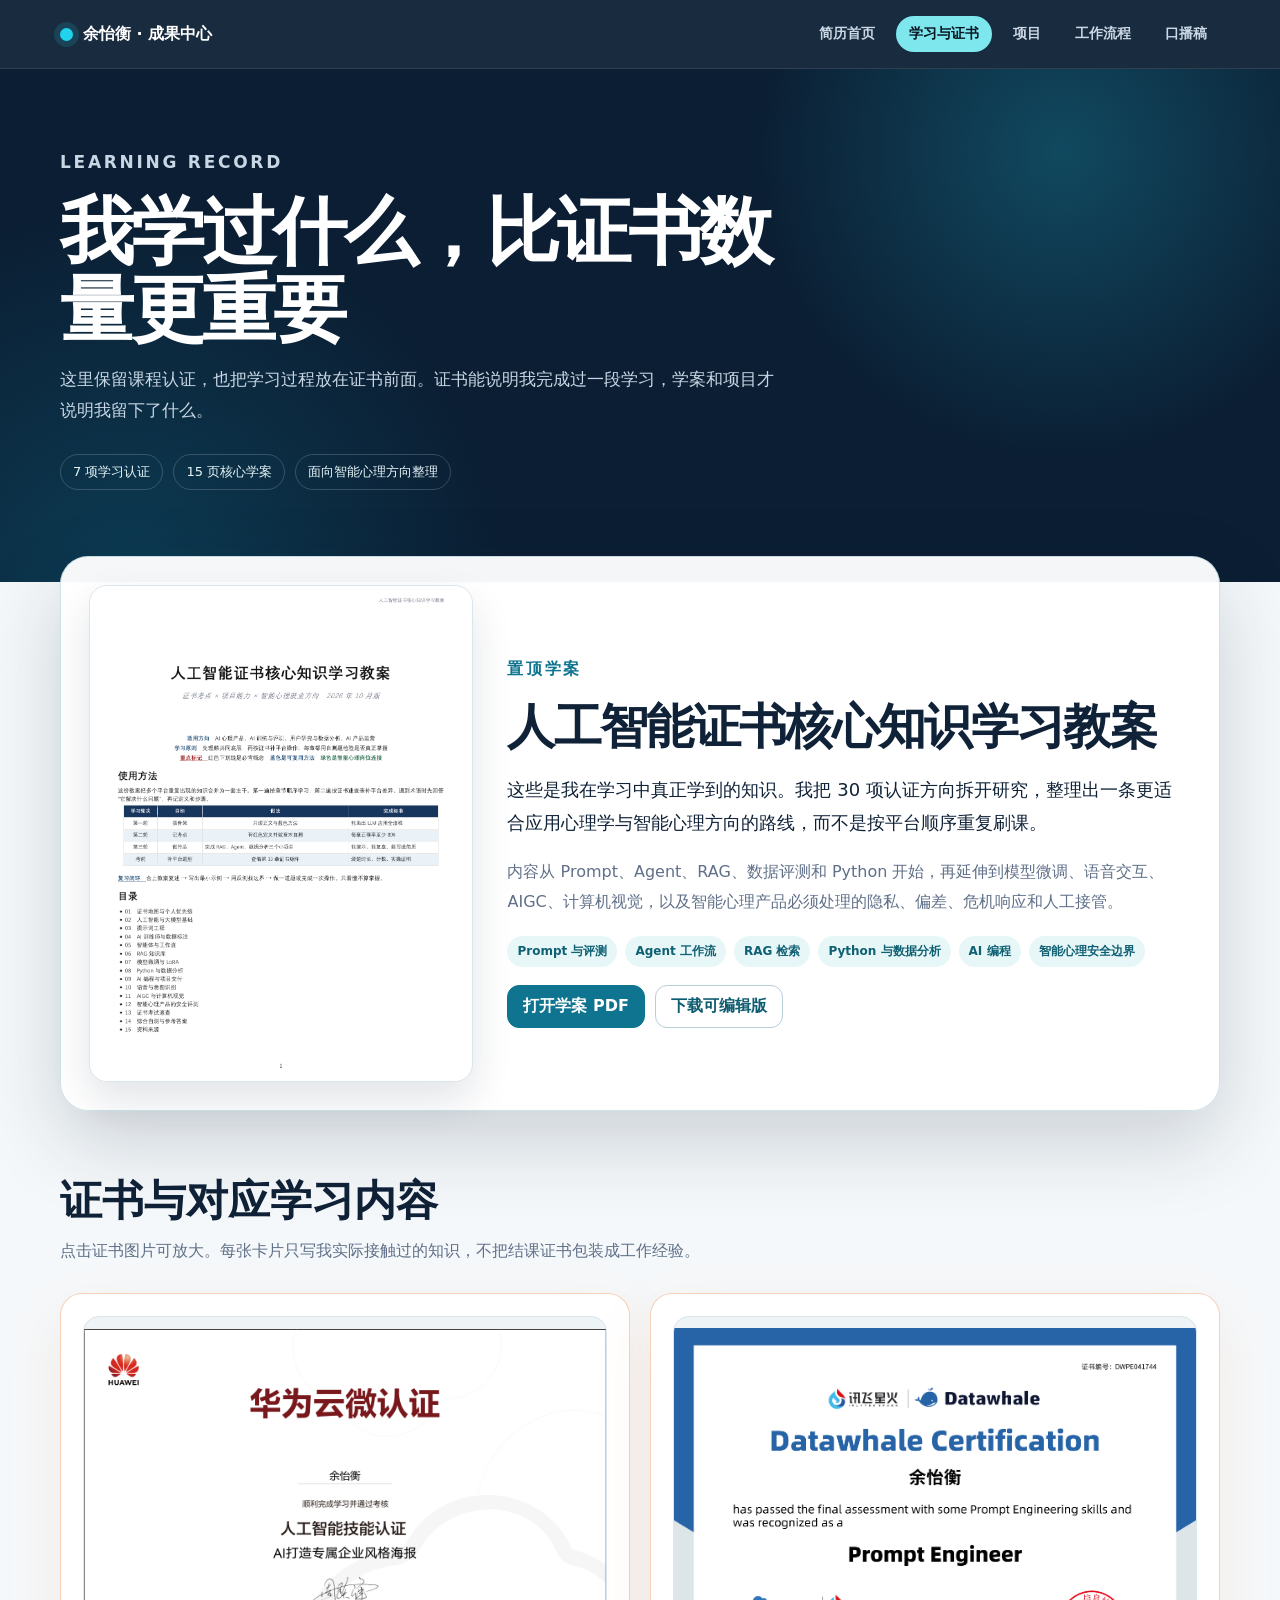
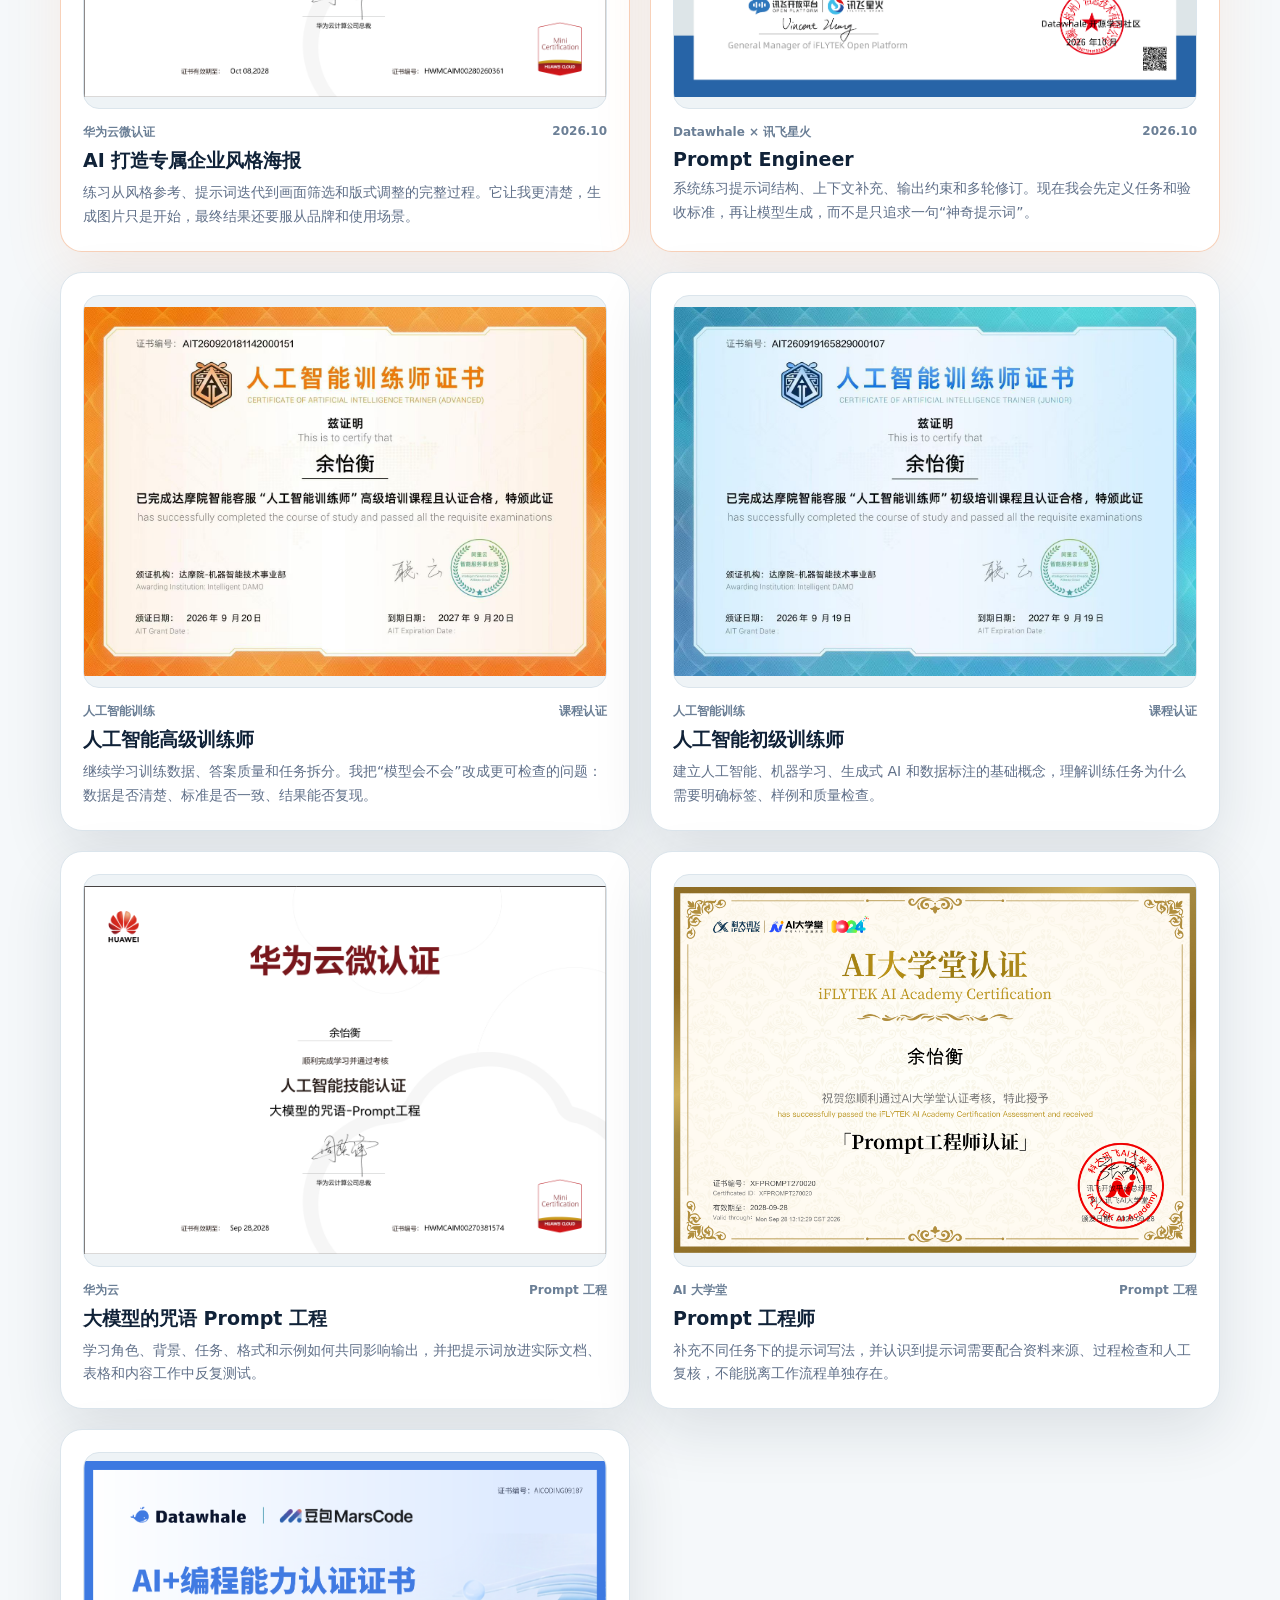
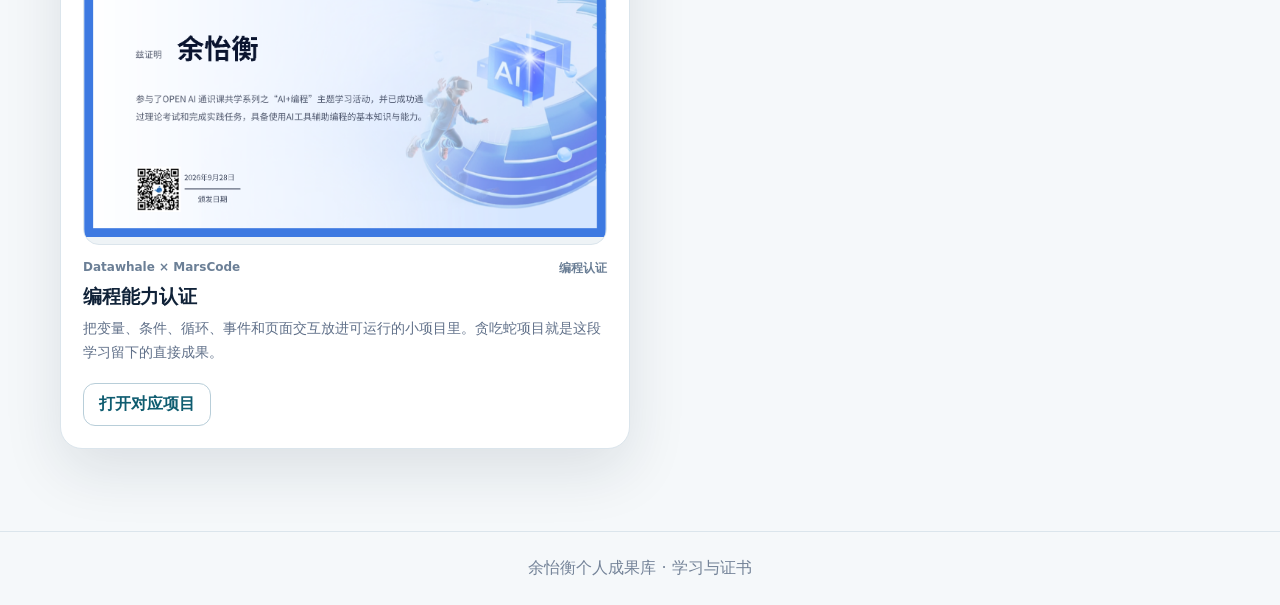
==== certificates.html @ 8e4b87d1 "Expand resume certificates and project workflows" ====
<!doctype html>
<html lang="zh-CN">
<head>
  <meta charset="utf-8">
  <meta name="viewport" content="width=device-width,initial-scale=1">
  <title>学习与证书 | 余怡衡个人成果</title>
  <meta name="description" content="余怡衡的人工智能学习教案、课程认证与对应知识记录。">
  <link rel="stylesheet" href="showcase.css">
</head>
<body>
  <nav class="site-nav">
    <div class="nav-shell">
      <a class="brand" href="index.html"><span class="brand-dot"></span>余怡衡 · 成果中心</a>
      <div class="page-links"><a href="index.html">简历首页</a><a href="certificates.html" aria-current="page">学习与证书</a><a href="projects.html">项目</a><a href="workflows.html">工作流程</a><a href="speeches.html">口播稿</a></div>
    </div>
  </nav>

  <header class="hero certificate-hero">
    <div class="shell">
      <p class="eyebrow">Learning record</p>
      <h1>我学过什么，比证书数量更重要</h1>
      <p>这里保留课程认证，也把学习过程放在证书前面。证书能说明我完成过一段学习，学案和项目才说明我留下了什么。</p>
      <div class="hero-meta"><span>7 项学习认证</span><span>15 页核心学案</span><span>面向智能心理方向整理</span></div>
    </div>
  </header>

  <main>
    <div class="shell">
      <section class="learning-dossier" id="study-guide" aria-labelledby="studyGuideTitle">
        <a class="dossier-cover" href="assets/study/人工智能证书核心知识学习教案.pdf" target="_blank" aria-label="打开人工智能证书核心知识学习教案 PDF">
          <img src="assets/study/ai-study-guide-cover.png" alt="人工智能证书核心知识学习教案首页预览">
        </a>
        <div class="dossier-copy">
          <p class="eyebrow dark">置顶学案</p>
          <h2 id="studyGuideTitle">人工智能证书核心知识学习教案</h2>
          <p class="dossier-intro">这些是我在学习中真正学到的知识。我把 30 项认证方向拆开研究，整理出一条更适合应用心理学与智能心理方向的路线，而不是按平台顺序重复刷课。</p>
          <p>内容从 Prompt、Agent、RAG、数据评测和 Python 开始，再延伸到模型微调、语音交互、AIGC、计算机视觉，以及智能心理产品必须处理的隐私、偏差、危机响应和人工接管。</p>
          <div class="topic-list" aria-label="学案覆盖主题">
            <span>Prompt 与评测</span><span>Agent 工作流</span><span>RAG 检索</span><span>Python 与数据分析</span><span>AI 编程</span><span>智能心理安全边界</span>
          </div>
          <div class="button-row">
            <a class="button primary" href="assets/study/人工智能证书核心知识学习教案.pdf" target="_blank">打开学案 PDF</a>
            <a class="button" href="assets/study/人工智能证书核心知识学习教案.docx" download>下载可编辑版</a>
          </div>
        </div>
      </section>

      <section class="certificate-section" aria-labelledby="certificateTitle">
        <h2 class="section-title" id="certificateTitle">证书与对应学习内容</h2>
        <p class="section-lead">点击证书图片可放大。每张卡片只写我实际接触过的知识，不把结课证书包装成工作经验。</p>
        <div class="grid two">
          <article class="card certificate certificate-new">
            <div class="certificate-media" data-lightbox="assets/certificates/华为云微认证-AI打造专属企业风格海报.png" data-alt="华为云微认证 AI打造专属企业风格海报"><img src="assets/certificates/华为云微认证-AI打造专属企业风格海报.png" alt="华为云微认证 AI打造专属企业风格海报"></div>
            <div class="certificate-meta"><span>华为云微认证</span><span>2026.10</span></div>
            <h2>AI 打造专属企业风格海报</h2>
            <p>练习从风格参考、提示词迭代到画面筛选和版式调整的完整过程。它让我更清楚，生成图片只是开始，最终结果还要服从品牌和使用场景。</p>
          </article>
          <article class="card certificate certificate-new">
            <div class="certificate-media" data-lightbox="assets/certificates/Datawhale-讯飞星火-Prompt-Engineer证书.png" data-alt="Datawhale和讯飞星火 Prompt Engineer证书"><img src="assets/certificates/Datawhale-讯飞星火-Prompt-Engineer证书.png" alt="Datawhale和讯飞星火 Prompt Engineer证书"></div>
            <div class="certificate-meta"><span>Datawhale × 讯飞星火</span><span>2026.10</span></div>
            <h2>Prompt Engineer</h2>
            <p>系统练习提示词结构、上下文补充、输出约束和多轮修订。现在我会先定义任务和验收标准，再让模型生成，而不是只追求一句“神奇提示词”。</p>
          </article>
          <article class="card certificate">
            <div class="certificate-media" data-lightbox="assets/certificates/人工智能高级训练师证书.jpg" data-alt="人工智能高级训练师证书"><img src="assets/certificates/人工智能高级训练师证书.jpg" alt="人工智能高级训练师证书"></div>
            <div class="certificate-meta"><span>人工智能训练</span><span>课程认证</span></div>
            <h2>人工智能高级训练师</h2>
            <p>继续学习训练数据、答案质量和任务拆分。我把“模型会不会”改成更可检查的问题：数据是否清楚、标准是否一致、结果能否复现。</p>
          </article>
          <article class="card certificate">
            <div class="certificate-media" data-lightbox="assets/certificates/人工智能初级训练师证书.jpg" data-alt="人工智能初级训练师证书"><img src="assets/certificates/人工智能初级训练师证书.jpg" alt="人工智能初级训练师证书"></div>
            <div class="certificate-meta"><span>人工智能训练</span><span>课程认证</span></div>
            <h2>人工智能初级训练师</h2>
            <p>建立人工智能、机器学习、生成式 AI 和数据标注的基础概念，理解训练任务为什么需要明确标签、样例和质量检查。</p>
          </article>
          <article class="card certificate">
            <div class="certificate-media" data-lightbox="assets/certificates/华为云prompt工程师证书.png" data-alt="华为云Prompt工程师证书"><img src="assets/certificates/华为云prompt工程师证书.png" alt="华为云Prompt工程师证书"></div>
            <div class="certificate-meta"><span>华为云</span><span>Prompt 工程</span></div>
            <h2>大模型的咒语 Prompt 工程</h2>
            <p>学习角色、背景、任务、格式和示例如何共同影响输出，并把提示词放进实际文档、表格和内容工作中反复测试。</p>
          </article>
          <article class="card certificate">
            <div class="certificate-media" data-lightbox="assets/certificates/Ai大学堂prompt工程师证书.png" data-alt="AI大学堂Prompt工程师证书"><img src="assets/certificates/Ai大学堂prompt工程师证书.png" alt="AI大学堂Prompt工程师证书"></div>
            <div class="certificate-meta"><span>AI 大学堂</span><span>Prompt 工程</span></div>
            <h2>Prompt 工程师</h2>
            <p>补充不同任务下的提示词写法，并认识到提示词需要配合资料来源、过程检查和人工复核，不能脱离工作流程单独存在。</p>
          </article>
          <article class="card certificate">
            <div class="certificate-media" data-lightbox="assets/certificates/Datawhale&MarsCode编程认证证书.png" data-alt="Datawhale和MarsCode编程认证证书"><img src="assets/certificates/Datawhale&MarsCode编程认证证书.png" alt="Datawhale和MarsCode编程认证证书"></div>
            <div class="certificate-meta"><span>Datawhale × MarsCode</span><span>编程认证</span></div>
            <h2>编程能力认证</h2>
            <p>把变量、条件、循环、事件和页面交互放进可运行的小项目里。贪吃蛇项目就是这段学习留下的直接成果。</p>
            <div class="button-row"><a class="button" href="demos/snake/index.html" target="_blank">打开对应项目</a></div>
          </article>
        </div>
      </section>
    </div>
  </main>

  <div class="lightbox" aria-hidden="true"><button type="button" aria-label="关闭">×</button><img src="" alt=""></div>
  <footer class="footer">余怡衡个人成果库 · 学习与证书</footer>
  <script src="showcase.js"></script>
</body>
</html>
---- showcase.css ----
:root {
  --ink: #102238;
  --muted: #607089;
  --line: #dbe5ec;
  --paper: #f5f8fa;
  --white: #fff;
  --cyan: #0e7490;
  --cyan-bright: #22d3ee;
  --navy: #0b1e33;
  --orange: #ea7a32;
  --shadow: 0 22px 60px rgba(15, 35, 58, .11);
}
* { box-sizing: border-box; }
html { scroll-behavior: smooth; }
body {
  margin: 0;
  color: var(--ink);
  background: var(--paper);
  font-family: "Microsoft YaHei", "PingFang SC", system-ui, sans-serif;
}
a { color: inherit; }
button, a { -webkit-tap-highlight-color: transparent; }
.site-nav {
  position: sticky;
  top: 0;
  z-index: 20;
  background: rgba(11, 30, 51, .94);
  backdrop-filter: blur(16px);
  color: #fff;
  border-bottom: 1px solid rgba(255,255,255,.1);
}
.nav-shell {
  width: min(1160px, calc(100% - 34px));
  min-height: 68px;
  margin: auto;
  display: flex;
  align-items: center;
  justify-content: space-between;
  gap: 20px;
}
.brand { display: flex; align-items: center; gap: 10px; font-weight: 900; text-decoration: none; }
.brand-dot { width: 13px; height: 13px; border-radius: 50%; background: var(--cyan-bright); box-shadow: 0 0 0 6px rgba(34,211,238,.14); }
.page-links { display: flex; gap: 8px; flex-wrap: wrap; justify-content: flex-end; }
.page-links a {
  padding: 9px 13px;
  border-radius: 999px;
  text-decoration: none;
  color: #cbd8e5;
  font-size: 14px;
  font-weight: 700;
}
.page-links a:hover, .page-links a[aria-current="page"] { color: #071522; background: #7ee7ee; }
.hero {
  background:
    radial-gradient(circle at 83% 16%, rgba(34,211,238,.24), transparent 27%),
    radial-gradient(circle at 10% 100%, rgba(14,116,144,.34), transparent 30%),
    var(--navy);
  color: #fff;
  padding: 78px 0 68px;
}
.shell { width: min(1160px, calc(100% - 34px)); margin: auto; }
.eyebrow { color: #7ee7ee; font-size: 13px; font-weight: 900; letter-spacing: .16em; text-transform: uppercase; }
.hero h1 { max-width: 760px; margin: 14px 0 16px; font-size: clamp(38px, 7vw, 74px); line-height: 1.06; letter-spacing: -.04em; }
.hero p { max-width: 720px; margin: 0; color: #c9d7e5; font-size: 17px; line-height: 1.8; }
.hero-meta { display: flex; gap: 10px; flex-wrap: wrap; margin-top: 28px; }
.hero-meta span { padding: 8px 12px; border: 1px solid rgba(255,255,255,.18); border-radius: 999px; color: #e6f5f7; font-size: 13px; }
main { padding: 46px 0 82px; }
.section-title { margin: 0 0 8px; font-size: clamp(28px, 4vw, 42px); }
.section-lead { margin: 0 0 28px; color: var(--muted); line-height: 1.8; }
.grid { display: grid; gap: 20px; }
.grid.two { grid-template-columns: repeat(2, minmax(0,1fr)); }
.grid.three { grid-template-columns: repeat(3, minmax(0,1fr)); }
.card {
  background: var(--white);
  border: 1px solid var(--line);
  border-radius: 22px;
  padding: 22px;
  box-shadow: var(--shadow);
}
.card h2, .card h3 { margin-top: 0; }
.tag-row { display: flex; gap: 7px; flex-wrap: wrap; margin: 12px 0; }
.tag { padding: 6px 9px; border-radius: 999px; background: #e7f7f8; color: #0f6073; font-size: 12px; font-weight: 800; }
.button-row { display: flex; gap: 10px; flex-wrap: wrap; margin-top: 18px; }
.button {
  display: inline-flex;
  align-items: center;
  justify-content: center;
  gap: 7px;
  min-height: 42px;
  padding: 10px 15px;
  border: 1px solid #b8ced9;
  border-radius: 12px;
  background: #fff;
  color: #0e5c70;
  font-weight: 900;
  text-decoration: none;
  cursor: pointer;
}
.button.primary { color: #fff; border-color: var(--cyan); background: var(--cyan); }
.button:hover { transform: translateY(-1px); box-shadow: 0 10px 22px rgba(14,116,144,.14); }
.certificate {
  display: flex;
  flex-direction: column;
  min-height: 100%;
}
.certificate-media {
  aspect-ratio: 4 / 3;
  border-radius: 16px;
  overflow: hidden;
  background: #eef3f6;
  border: 1px solid var(--line);
  cursor: zoom-in;
}
.certificate-media img { width: 100%; height: 100%; object-fit: contain; display: block; }
.certificate h2 { margin: 16px 0 7px; font-size: 19px; }
.certificate p { margin: 0; color: var(--muted); line-height: 1.7; font-size: 14px; }
.project-card { display: flex; flex-direction: column; }
.project-card .status { color: var(--orange); font-size: 12px; font-weight: 900; letter-spacing: .08em; }
.project-card h2 { margin: 7px 0 8px; font-size: 25px; }
.project-card p { color: var(--muted); line-height: 1.75; }
.project-card ul { margin: 0; padding-left: 20px; line-height: 1.8; }
.project-card .button-row { margin-top: auto; padding-top: 16px; }
details.interview { margin-top: 15px; border-top: 1px solid var(--line); padding-top: 13px; }
details.interview summary { cursor: pointer; color: #0d657b; font-weight: 900; }
details.interview p { color: var(--ink); }
.certificate-hero { padding-bottom: 92px; }
.learning-dossier {
  position: relative;
  display: grid;
  grid-template-columns: minmax(260px, .72fr) minmax(0, 1.28fr);
  gap: 34px;
  margin: -72px 0 62px;
  padding: 28px;
  border: 1px solid rgba(14,116,144,.20);
  border-radius: 28px;
  background: rgba(255,255,255,.96);
  box-shadow: 0 30px 80px rgba(9,36,55,.18);
}
.dossier-cover {
  display: block;
  align-self: stretch;
  min-height: 410px;
  overflow: hidden;
  border: 1px solid var(--line);
  border-radius: 18px;
  background: #eef3f6;
  box-shadow: 0 18px 40px rgba(15,35,58,.12);
}
.dossier-cover img { width: 100%; height: 100%; object-fit: cover; object-position: top center; display: block; transition: transform .25s ease; }
.dossier-cover:hover img { transform: scale(1.015); }
.dossier-copy { align-self: center; padding: 14px 10px 14px 0; }
.eyebrow.dark { color: var(--cyan); }
.dossier-copy h2 { margin: 8px 0 16px; font-size: clamp(29px,4vw,48px); line-height: 1.15; letter-spacing: -.035em; }
.dossier-copy p { color: var(--muted); font-size: 16px; line-height: 1.85; }
.dossier-copy .dossier-intro { color: var(--ink); font-size: 18px; }
.topic-list { display: flex; flex-wrap: wrap; gap: 8px; margin: 20px 0 4px; }
.topic-list span { padding: 7px 10px; border-radius: 999px; background: #e7f7f8; color: #0f6073; font-size: 12px; font-weight: 800; }
.certificate-section { scroll-margin-top: 90px; }
.certificate-new { border-color: rgba(234,122,50,.34); box-shadow: 0 22px 60px rgba(234,122,50,.10); }
.certificate-meta { display: flex; justify-content: space-between; gap: 12px; margin-top: 15px; color: #6b7f96; font-size: 12px; font-weight: 800; }
.certificate .certificate-meta + h2 { margin-top: 7px; }
.project-index-head { display: flex; align-items: flex-end; justify-content: space-between; gap: 24px; margin-bottom: 28px; }
.project-index-head .section-lead { margin-bottom: 0; max-width: 760px; }
.featured-project { border-color: rgba(14,116,144,.34); background: linear-gradient(145deg,#fff,#f5fbfc); }
.proof-line { display: grid; grid-template-columns: 88px minmax(0,1fr); gap: 12px; margin-top: 14px; padding-top: 14px; border-top: 1px solid var(--line); color: var(--muted); font-size: 14px; line-height: 1.65; }
.proof-line strong { color: var(--ink); }
.workflow-hero { padding-bottom: 92px; }
.workflow-main { padding-top: 0; }
.workflow-nav {
  position: sticky;
  top: 82px;
  z-index: 10;
  display: flex;
  gap: 8px;
  margin: -42px 0 28px;
  padding: 12px;
  overflow-x: auto;
  border: 1px solid var(--line);
  border-radius: 16px;
  background: rgba(255,255,255,.94);
  box-shadow: 0 14px 36px rgba(15,35,58,.11);
  backdrop-filter: blur(14px);
}
.workflow-nav a { flex: 0 0 auto; padding: 9px 12px; border-radius: 10px; color: #416175; font-size: 13px; font-weight: 800; text-decoration: none; }
.workflow-nav a:hover { color: #fff; background: var(--cyan); }
.workflow-case { scroll-margin-top: 150px; margin-bottom: 34px; padding: 30px; border: 1px solid var(--line); border-radius: 26px; background: #fff; box-shadow: var(--shadow); }
.case-heading { display: flex; align-items: flex-start; justify-content: space-between; gap: 24px; padding-bottom: 24px; border-bottom: 1px solid var(--line); }
.case-heading > div { max-width: 800px; }
.case-number { margin: 0 0 6px; color: var(--orange); font-size: 12px; font-weight: 900; letter-spacing: .13em; text-transform: uppercase; }
.case-heading h2 { margin: 0 0 10px; font-size: clamp(28px,4vw,44px); letter-spacing: -.035em; }
.case-heading p:last-child { margin: 0; color: var(--muted); line-height: 1.8; }
.process-steps { display: grid; grid-template-columns: repeat(5,minmax(0,1fr)); gap: 12px; margin: 24px 0; }
.process-steps section { position: relative; min-height: 190px; padding: 18px; border: 1px solid var(--line); border-radius: 18px; background: #f8fafb; }
.process-steps section > span { display: grid; place-items: center; width: 30px; height: 30px; margin-bottom: 16px; border-radius: 50%; background: var(--navy); color: #fff; font-size: 12px; font-weight: 900; }
.process-steps h3 { margin: 0 0 8px; font-size: 17px; }
.process-steps p { margin: 0; color: var(--muted); font-size: 14px; line-height: 1.72; }
.interview-grid { display: grid; grid-template-columns: repeat(2,minmax(0,1fr)); gap: 12px; }
.interview-grid section { padding: 18px; border-left: 3px solid #83dce3; border-radius: 0 14px 14px 0; background: #f3f9fa; }
.interview-grid h3 { margin: 0 0 8px; font-size: 16px; }
.interview-grid p { margin: 0; color: #486274; font-size: 14px; line-height: 1.75; }
.speech-hero { padding-bottom: 76px; }
.speech-kicker { margin: 0 0 18px !important; color: #87e7ee !important; font-size: 14px !important; font-weight: 800; letter-spacing: .14em; }
.speech-list { border-top: 1px solid var(--line); }
.speech-entry { display: grid; grid-template-columns: 110px minmax(0, 1fr); gap: 34px; padding: 38px 0; border-bottom: 1px solid var(--line); }
.speech-date { padding-top: 5px; color: #6b7f96; font-size: 14px; font-weight: 700; letter-spacing: .04em; }
.speech-copy h2 { margin: 0 0 14px; color: var(--ink); font-size: clamp(25px, 3vw, 36px); line-height: 1.28; }
.speech-copy p { max-width: 720px; margin: 0; color: var(--muted); font-size: 17px; line-height: 1.9; }
.speech-copy .button-row { align-items: center; margin-top: 24px; }
.text-link { padding: 10px 4px; color: #42637b; font-weight: 700; text-decoration: none; }
.text-link:hover { color: #0e7490; text-decoration: underline; text-underline-offset: 4px; }
.lightbox {
  position: fixed;
  inset: 0;
  z-index: 50;
  display: none;
  place-items: center;
  padding: 30px;
  background: rgba(3, 12, 22, .9);
}
.lightbox.open { display: grid; }
.lightbox img { max-width: min(1100px, 94vw); max-height: 88vh; object-fit: contain; background: #fff; border-radius: 14px; }
.lightbox button { position: absolute; top: 18px; right: 22px; width: 44px; height: 44px; border: 0; border-radius: 50%; color: #fff; background: rgba(255,255,255,.13); font-size: 27px; cursor: pointer; }
.footer { padding: 26px 0; color: #748398; border-top: 1px solid var(--line); text-align: center; }
@media (max-width: 820px) {
  .grid.two, .grid.three { grid-template-columns: 1fr; }
  .hero { padding: 56px 0; }
  .nav-shell { align-items: flex-start; padding: 14px 0; }
  .page-links { gap: 4px; }
  .page-links a { padding: 7px 9px; font-size: 12px; }
  .speech-entry { grid-template-columns: 1fr; gap: 10px; padding: 30px 0; }
  .speech-date { padding-top: 0; }
  .learning-dossier { grid-template-columns: 1fr; margin-top: -34px; padding: 18px; }
  .dossier-cover { min-height: 0; aspect-ratio: 4 / 3; }
  .dossier-copy { padding: 0 4px 8px; }
  .project-index-head, .case-heading { align-items: flex-start; flex-direction: column; }
  .process-steps { grid-template-columns: 1fr; }
  .process-steps section { min-height: 0; }
  .interview-grid { grid-template-columns: 1fr; }
  .workflow-nav { top: 76px; }
  .workflow-case { padding: 20px; }
}
@media (prefers-reduced-motion: reduce) { html { scroll-behavior: auto; } * { transition: none !important; } }
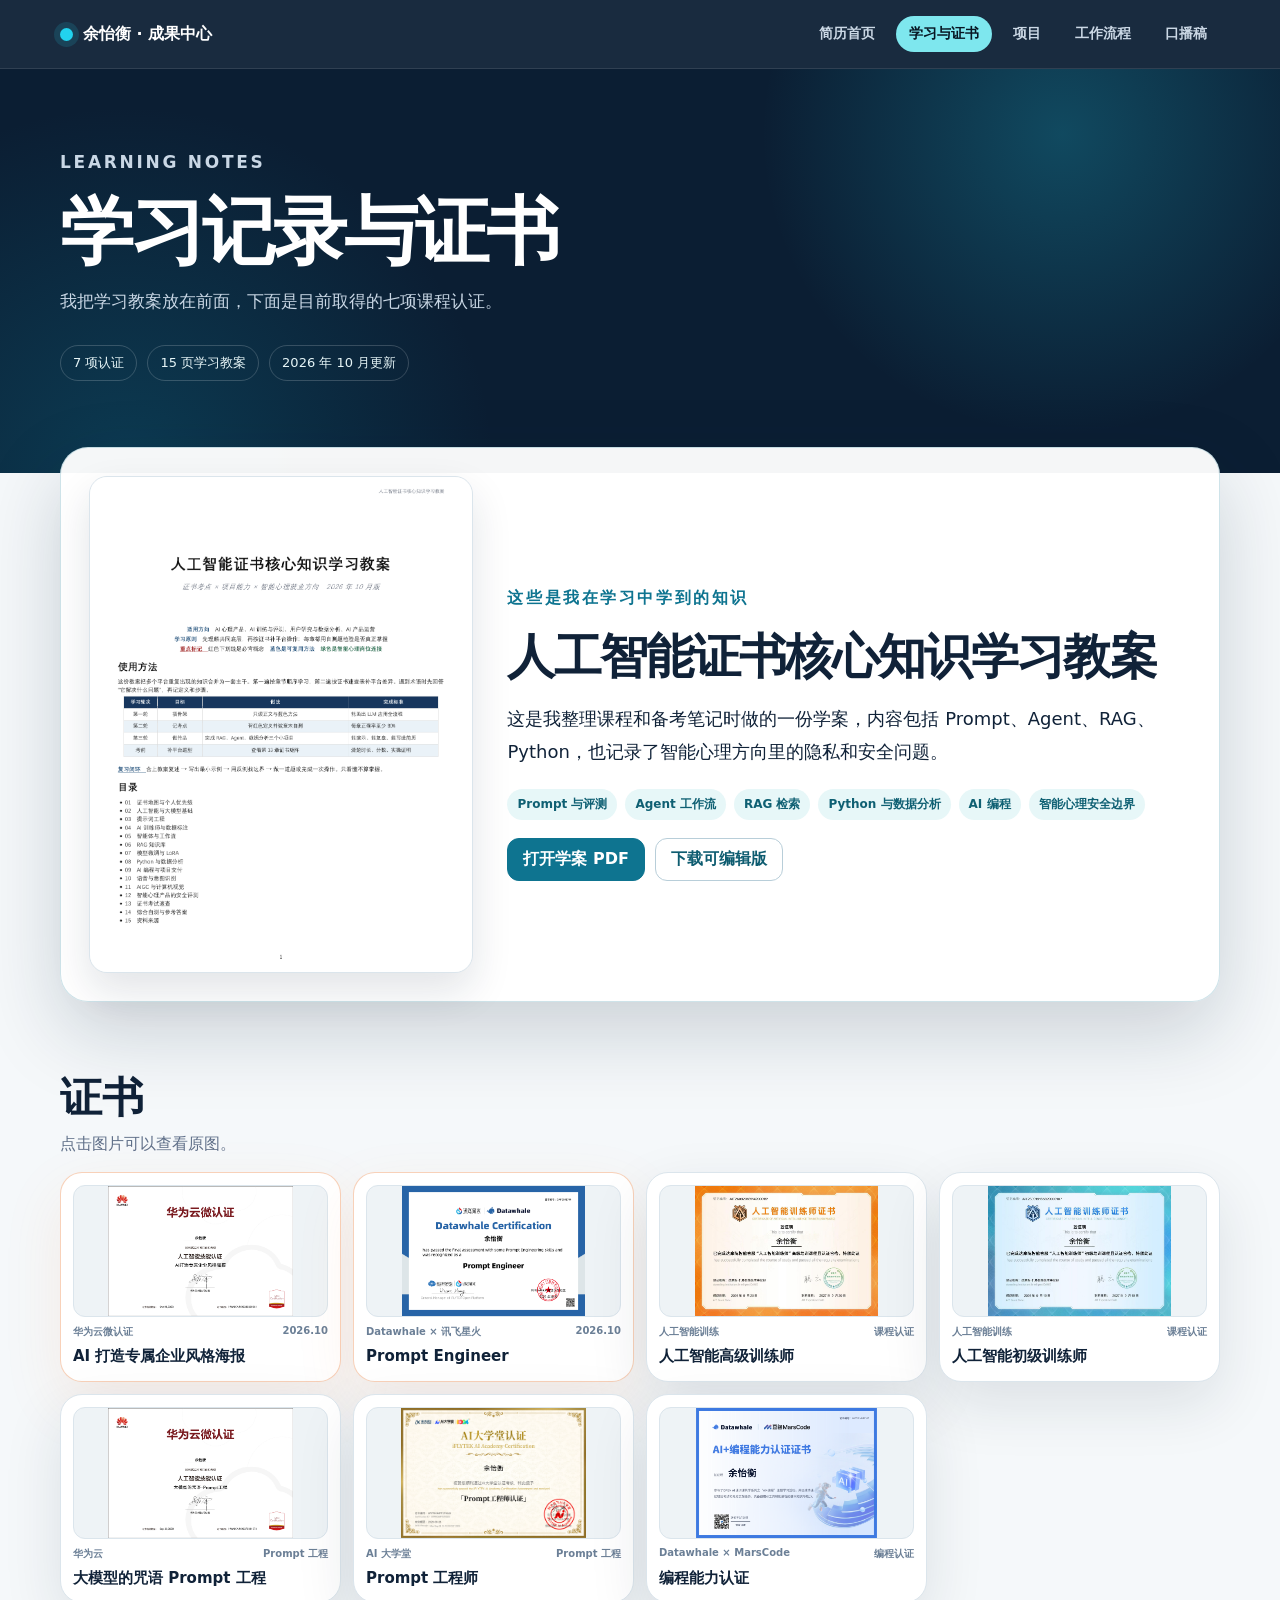
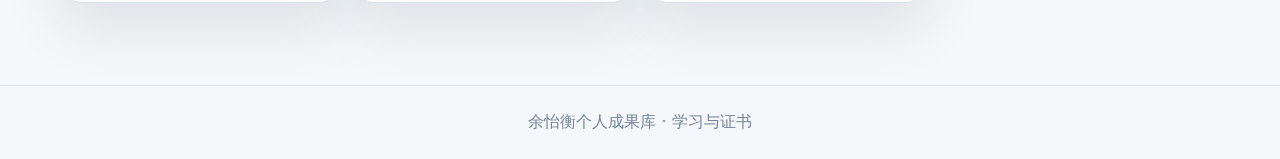
==== commit 495177d4: "Refine resume copy and compact certificate gallery" ====
--- a/certificates.html
+++ b/certificates.html
@@ -17,10 +17,10 @@
 
   <header class="hero certificate-hero">
     <div class="shell">
-      <p class="eyebrow">Learning record</p>
-      <h1>我学过什么，比证书数量更重要</h1>
-      <p>这里保留课程认证，也把学习过程放在证书前面。证书能说明我完成过一段学习，学案和项目才说明我留下了什么。</p>
-      <div class="hero-meta"><span>7 项学习认证</span><span>15 页核心学案</span><span>面向智能心理方向整理</span></div>
+      <p class="eyebrow">Learning notes</p>
+      <h1>学习记录与证书</h1>
+      <p>我把学习教案放在前面，下面是目前取得的七项课程认证。</p>
+      <div class="hero-meta"><span>7 项认证</span><span>15 页学习教案</span><span>2026 年 10 月更新</span></div>
     </div>
   </header>
 
@@ -31,10 +31,9 @@
           <img src="assets/study/ai-study-guide-cover.png" alt="人工智能证书核心知识学习教案首页预览">
         </a>
         <div class="dossier-copy">
-          <p class="eyebrow dark">置顶学案</p>
+          <p class="eyebrow dark">这些是我在学习中学到的知识</p>
           <h2 id="studyGuideTitle">人工智能证书核心知识学习教案</h2>
-          <p class="dossier-intro">这些是我在学习中真正学到的知识。我把 30 项认证方向拆开研究，整理出一条更适合应用心理学与智能心理方向的路线，而不是按平台顺序重复刷课。</p>
-          <p>内容从 Prompt、Agent、RAG、数据评测和 Python 开始，再延伸到模型微调、语音交互、AIGC、计算机视觉，以及智能心理产品必须处理的隐私、偏差、危机响应和人工接管。</p>
+          <p class="dossier-intro">这是我整理课程和备考笔记时做的一份学案，内容包括 Prompt、Agent、RAG、Python，也记录了智能心理方向里的隐私和安全问题。</p>
           <div class="topic-list" aria-label="学案覆盖主题">
             <span>Prompt 与评测</span><span>Agent 工作流</span><span>RAG 检索</span><span>Python 与数据分析</span><span>AI 编程</span><span>智能心理安全边界</span>
           </div>
@@ -46,51 +45,43 @@
       </section>
 
       <section class="certificate-section" aria-labelledby="certificateTitle">
-        <h2 class="section-title" id="certificateTitle">证书与对应学习内容</h2>
-        <p class="section-lead">点击证书图片可放大。每张卡片只写我实际接触过的知识，不把结课证书包装成工作经验。</p>
-        <div class="grid two">
+        <h2 class="section-title" id="certificateTitle">证书</h2>
+        <p class="section-lead">点击图片可以查看原图。</p>
+        <div class="certificate-grid">
           <article class="card certificate certificate-new">
             <div class="certificate-media" data-lightbox="assets/certificates/华为云微认证-AI打造专属企业风格海报.png" data-alt="华为云微认证 AI打造专属企业风格海报"><img src="assets/certificates/华为云微认证-AI打造专属企业风格海报.png" alt="华为云微认证 AI打造专属企业风格海报"></div>
             <div class="certificate-meta"><span>华为云微认证</span><span>2026.10</span></div>
             <h2>AI 打造专属企业风格海报</h2>
-            <p>练习从风格参考、提示词迭代到画面筛选和版式调整的完整过程。它让我更清楚，生成图片只是开始，最终结果还要服从品牌和使用场景。</p>
           </article>
           <article class="card certificate certificate-new">
             <div class="certificate-media" data-lightbox="assets/certificates/Datawhale-讯飞星火-Prompt-Engineer证书.png" data-alt="Datawhale和讯飞星火 Prompt Engineer证书"><img src="assets/certificates/Datawhale-讯飞星火-Prompt-Engineer证书.png" alt="Datawhale和讯飞星火 Prompt Engineer证书"></div>
             <div class="certificate-meta"><span>Datawhale × 讯飞星火</span><span>2026.10</span></div>
             <h2>Prompt Engineer</h2>
-            <p>系统练习提示词结构、上下文补充、输出约束和多轮修订。现在我会先定义任务和验收标准，再让模型生成，而不是只追求一句“神奇提示词”。</p>
           </article>
           <article class="card certificate">
             <div class="certificate-media" data-lightbox="assets/certificates/人工智能高级训练师证书.jpg" data-alt="人工智能高级训练师证书"><img src="assets/certificates/人工智能高级训练师证书.jpg" alt="人工智能高级训练师证书"></div>
             <div class="certificate-meta"><span>人工智能训练</span><span>课程认证</span></div>
             <h2>人工智能高级训练师</h2>
-            <p>继续学习训练数据、答案质量和任务拆分。我把“模型会不会”改成更可检查的问题：数据是否清楚、标准是否一致、结果能否复现。</p>
           </article>
           <article class="card certificate">
             <div class="certificate-media" data-lightbox="assets/certificates/人工智能初级训练师证书.jpg" data-alt="人工智能初级训练师证书"><img src="assets/certificates/人工智能初级训练师证书.jpg" alt="人工智能初级训练师证书"></div>
             <div class="certificate-meta"><span>人工智能训练</span><span>课程认证</span></div>
             <h2>人工智能初级训练师</h2>
-            <p>建立人工智能、机器学习、生成式 AI 和数据标注的基础概念，理解训练任务为什么需要明确标签、样例和质量检查。</p>
           </article>
           <article class="card certificate">
             <div class="certificate-media" data-lightbox="assets/certificates/华为云prompt工程师证书.png" data-alt="华为云Prompt工程师证书"><img src="assets/certificates/华为云prompt工程师证书.png" alt="华为云Prompt工程师证书"></div>
             <div class="certificate-meta"><span>华为云</span><span>Prompt 工程</span></div>
             <h2>大模型的咒语 Prompt 工程</h2>
-            <p>学习角色、背景、任务、格式和示例如何共同影响输出，并把提示词放进实际文档、表格和内容工作中反复测试。</p>
           </article>
           <article class="card certificate">
             <div class="certificate-media" data-lightbox="assets/certificates/Ai大学堂prompt工程师证书.png" data-alt="AI大学堂Prompt工程师证书"><img src="assets/certificates/Ai大学堂prompt工程师证书.png" alt="AI大学堂Prompt工程师证书"></div>
             <div class="certificate-meta"><span>AI 大学堂</span><span>Prompt 工程</span></div>
             <h2>Prompt 工程师</h2>
-            <p>补充不同任务下的提示词写法，并认识到提示词需要配合资料来源、过程检查和人工复核，不能脱离工作流程单独存在。</p>
           </article>
           <article class="card certificate">
             <div class="certificate-media" data-lightbox="assets/certificates/Datawhale&MarsCode编程认证证书.png" data-alt="Datawhale和MarsCode编程认证证书"><img src="assets/certificates/Datawhale&MarsCode编程认证证书.png" alt="Datawhale和MarsCode编程认证证书"></div>
             <div class="certificate-meta"><span>Datawhale × MarsCode</span><span>编程认证</span></div>
             <h2>编程能力认证</h2>
-            <p>把变量、条件、循环、事件和页面交互放进可运行的小项目里。贪吃蛇项目就是这段学习留下的直接成果。</p>
-            <div class="button-row"><a class="button" href="demos/snake/index.html" target="_blank">打开对应项目</a></div>
           </article>
         </div>
       </section>
--- a/showcase.css
+++ b/showcase.css
@@ -102,17 +102,19 @@
   display: flex;
   flex-direction: column;
   min-height: 100%;
-}
+  padding: 12px;
+}
+.certificate-grid { display: grid; grid-template-columns: repeat(4,minmax(0,1fr)); gap: 12px; }
 .certificate-media {
-  aspect-ratio: 4 / 3;
-  border-radius: 16px;
+  height: 132px;
+  border-radius: 12px;
   overflow: hidden;
   background: #eef3f6;
   border: 1px solid var(--line);
   cursor: zoom-in;
 }
 .certificate-media img { width: 100%; height: 100%; object-fit: contain; display: block; }
-.certificate h2 { margin: 16px 0 7px; font-size: 19px; }
+.certificate h2 { margin: 8px 0 2px; font-size: 15px; line-height: 1.35; }
 .certificate p { margin: 0; color: var(--muted); line-height: 1.7; font-size: 14px; }
 .project-card { display: flex; flex-direction: column; }
 .project-card .status { color: var(--orange); font-size: 12px; font-weight: 900; letter-spacing: .08em; }
@@ -155,9 +157,11 @@
 .dossier-copy .dossier-intro { color: var(--ink); font-size: 18px; }
 .topic-list { display: flex; flex-wrap: wrap; gap: 8px; margin: 20px 0 4px; }
 .topic-list span { padding: 7px 10px; border-radius: 999px; background: #e7f7f8; color: #0f6073; font-size: 12px; font-weight: 800; }
-.certificate-section { scroll-margin-top: 90px; }
+.certificate-section { scroll-margin-top: 90px; padding-top: 6px; }
+.certificate-section .section-title { margin-bottom: 4px; }
+.certificate-section .section-lead { margin: 0 0 14px; }
 .certificate-new { border-color: rgba(234,122,50,.34); box-shadow: 0 22px 60px rgba(234,122,50,.10); }
-.certificate-meta { display: flex; justify-content: space-between; gap: 12px; margin-top: 15px; color: #6b7f96; font-size: 12px; font-weight: 800; }
+.certificate-meta { display: flex; justify-content: space-between; gap: 8px; margin-top: 8px; color: #6b7f96; font-size: 10px; font-weight: 800; }
 .certificate .certificate-meta + h2 { margin-top: 7px; }
 .project-index-head { display: flex; align-items: flex-end; justify-content: space-between; gap: 24px; margin-bottom: 28px; }
 .project-index-head .section-lead { margin-bottom: 0; max-width: 760px; }
@@ -223,6 +227,7 @@
 .footer { padding: 26px 0; color: #748398; border-top: 1px solid var(--line); text-align: center; }
 @media (max-width: 820px) {
   .grid.two, .grid.three { grid-template-columns: 1fr; }
+  .certificate-grid { grid-template-columns: repeat(2,minmax(0,1fr)); }
   .hero { padding: 56px 0; }
   .nav-shell { align-items: flex-start; padding: 14px 0; }
   .page-links { gap: 4px; }
@@ -239,4 +244,8 @@
   .workflow-nav { top: 76px; }
   .workflow-case { padding: 20px; }
 }
+@media (max-width: 460px) {
+  .certificate-grid { grid-template-columns: 1fr; }
+  .certificate-media { height: 180px; }
+}
 @media (prefers-reduced-motion: reduce) { html { scroll-behavior: auto; } * { transition: none !important; } }
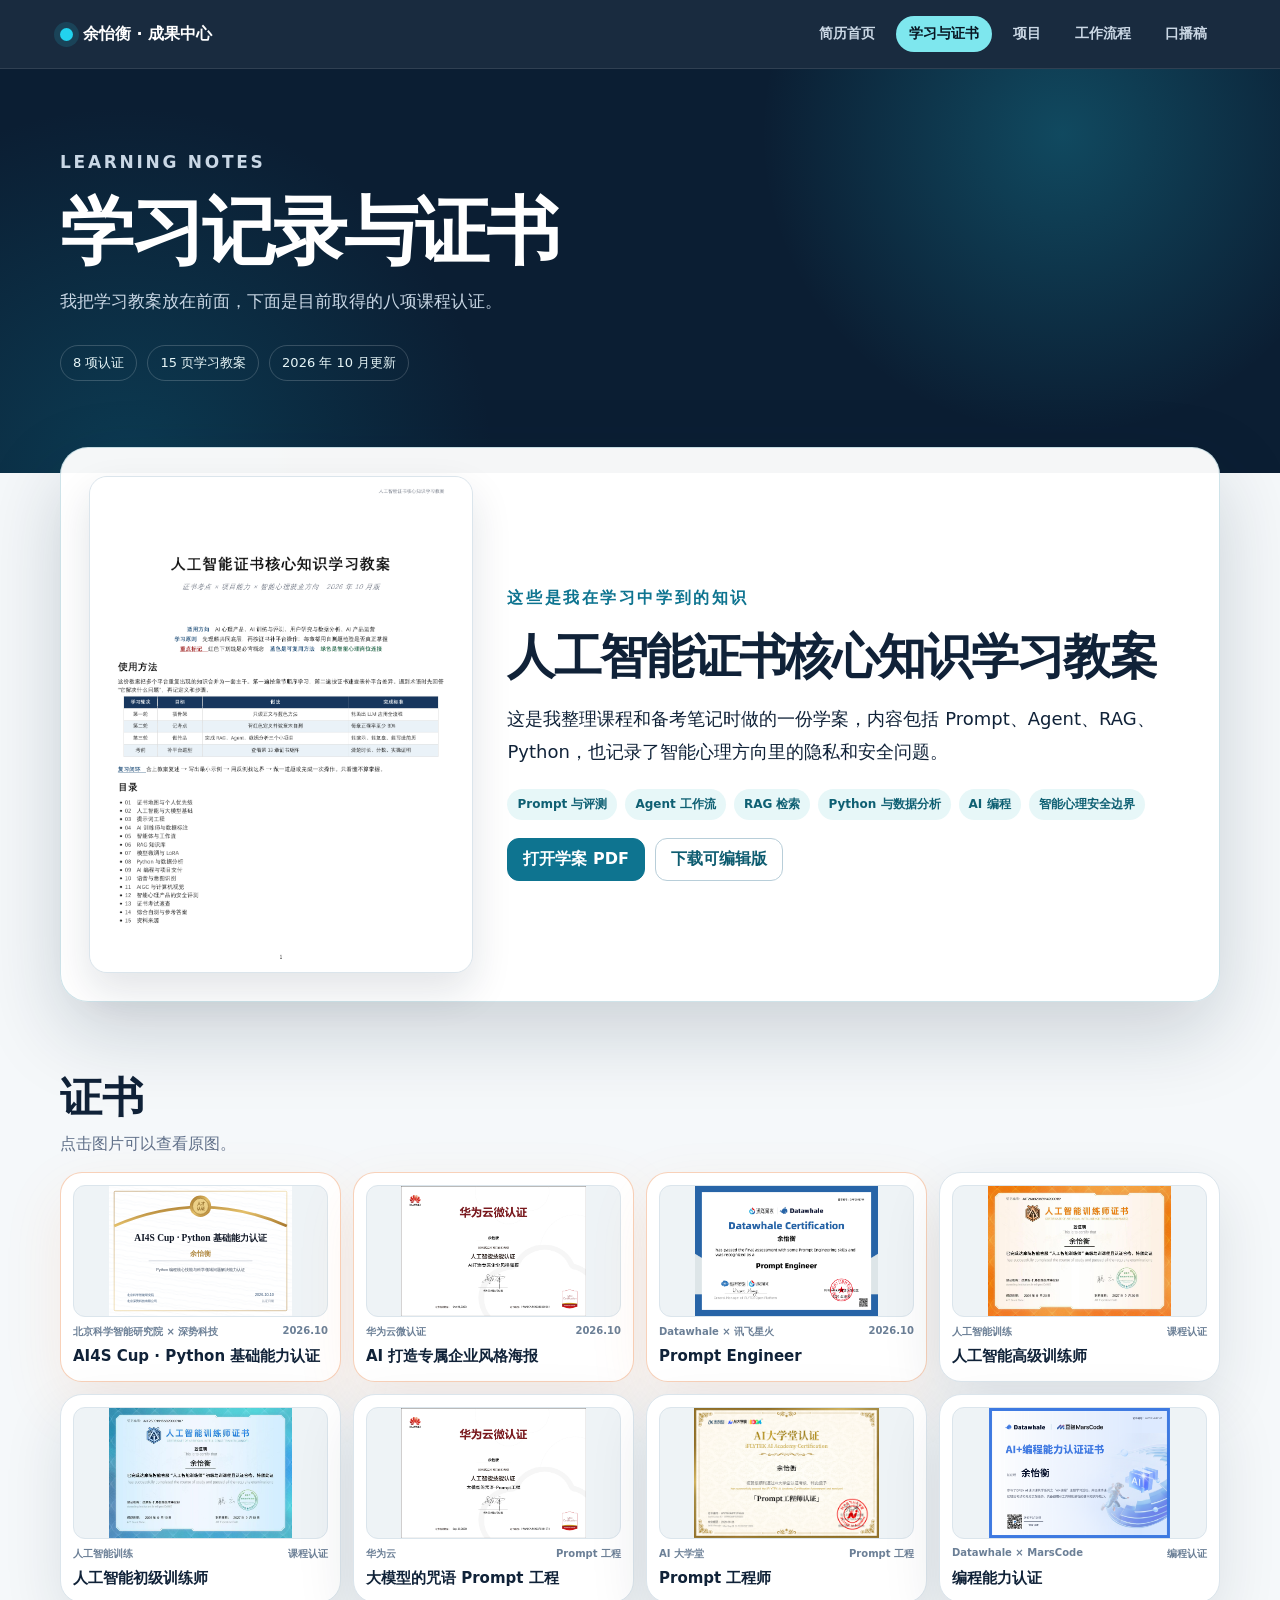
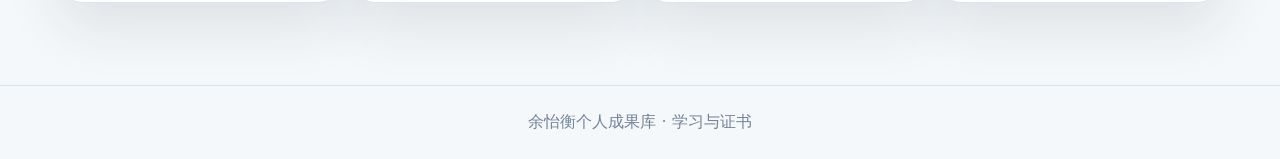
==== commit 91410bc3: "add AI4S Cup Python certificate" ====
--- a/certificates.html
+++ b/certificates.html
@@ -19,8 +19,8 @@
     <div class="shell">
       <p class="eyebrow">Learning notes</p>
       <h1>学习记录与证书</h1>
-      <p>我把学习教案放在前面，下面是目前取得的七项课程认证。</p>
-      <div class="hero-meta"><span>7 项认证</span><span>15 页学习教案</span><span>2026 年 10 月更新</span></div>
+      <p>我把学习教案放在前面，下面是目前取得的八项课程认证。</p>
+      <div class="hero-meta"><span>8 项认证</span><span>15 页学习教案</span><span>2026 年 10 月更新</span></div>
     </div>
   </header>
 
@@ -48,6 +48,11 @@
         <h2 class="section-title" id="certificateTitle">证书</h2>
         <p class="section-lead">点击图片可以查看原图。</p>
         <div class="certificate-grid">
+          <article class="card certificate certificate-new">
+            <div class="certificate-media" data-lightbox="assets/certificates/AI4S-Cup-Python基础能力认证-公开版.svg" data-alt="AI4S Cup Python基础能力认证证书公开展示卡"><img src="assets/certificates/AI4S-Cup-Python基础能力认证-公开版.svg" alt="AI4S Cup Python基础能力认证证书公开展示卡"></div>
+            <div class="certificate-meta"><span>北京科学智能研究院 × 深势科技</span><span>2026.10</span></div>
+            <h2>AI4S Cup · Python 基础能力认证</h2>
+          </article>
           <article class="card certificate certificate-new">
             <div class="certificate-media" data-lightbox="assets/certificates/华为云微认证-AI打造专属企业风格海报.png" data-alt="华为云微认证 AI打造专属企业风格海报"><img src="assets/certificates/华为云微认证-AI打造专属企业风格海报.png" alt="华为云微认证 AI打造专属企业风格海报"></div>
             <div class="certificate-meta"><span>华为云微认证</span><span>2026.10</span></div>
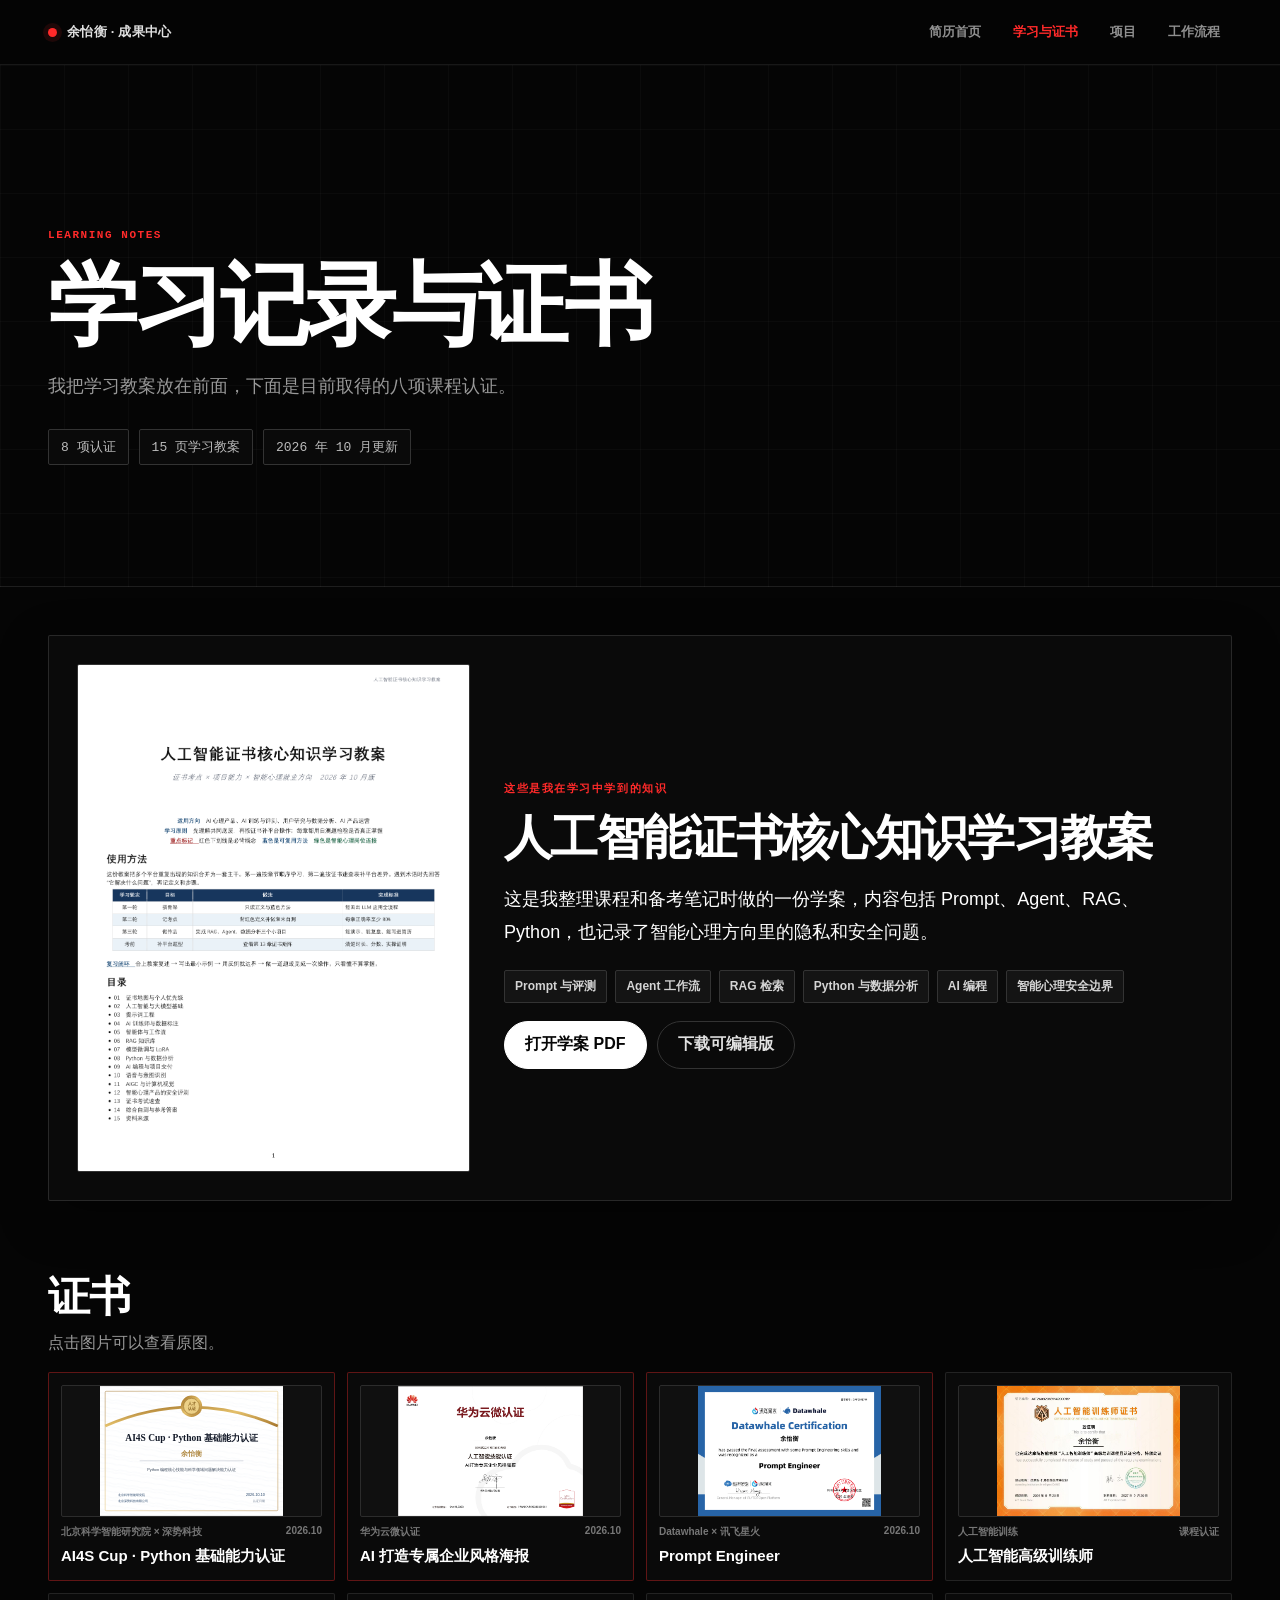
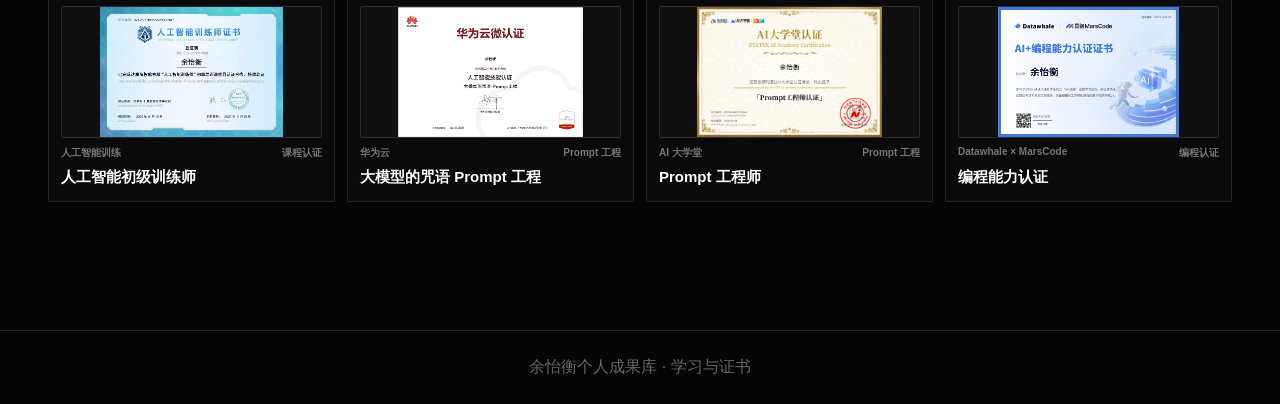
==== commit a94856b3: "Publish dark portfolio and gravity journey" ====
--- a/certificates.html
+++ b/certificates.html
@@ -5,13 +5,13 @@
   <meta name="viewport" content="width=device-width,initial-scale=1">
   <title>学习与证书 | 余怡衡个人成果</title>
   <meta name="description" content="余怡衡的人工智能学习教案、课程认证与对应知识记录。">
-  <link rel="stylesheet" href="showcase.css">
+  <link rel="stylesheet" href="showcase.css?v=portfolio-20261011-2">
 </head>
 <body>
   <nav class="site-nav">
     <div class="nav-shell">
-      <a class="brand" href="index.html"><span class="brand-dot"></span>余怡衡 · 成果中心</a>
-      <div class="page-links"><a href="index.html">简历首页</a><a href="certificates.html" aria-current="page">学习与证书</a><a href="projects.html">项目</a><a href="workflows.html">工作流程</a><a href="speeches.html">口播稿</a></div>
+      <a class="brand" href="index.html#outcomes"><span class="brand-dot"></span>余怡衡 · 成果中心</a>
+      <div class="page-links"><a href="index.html#outcomes">简历首页</a><a href="certificates.html?v=portfolio-20261011-2" aria-current="page">学习与证书</a><a href="projects.html?v=portfolio-20261011-2">项目</a><a href="workflows.html?v=portfolio-20261011-2">工作流程</a></div>
     </div>
   </nav>
 
--- a/showcase.css
+++ b/showcase.css
@@ -249,3 +249,194 @@
   .certificate-media { height: 180px; }
 }
 @media (prefers-reduced-motion: reduce) { html { scroll-behavior: auto; } * { transition: none !important; } }
+
+/* Portfolio detail pages: shared visual language from design.md */
+:root {
+  --ink: #e0e0e0;
+  --muted: #999999;
+  --line: #2a2a2a;
+  --paper: #050505;
+  --white: #0a0a0a;
+  --cyan: #ff2a2a;
+  --cyan-bright: #ff2a2a;
+  --navy: #050505;
+  --orange: #ff2a2a;
+  --shadow: none;
+}
+
+body {
+  color: var(--ink);
+  background: var(--paper);
+  font-family: Inter, "Noto Sans SC", "Microsoft YaHei", sans-serif;
+}
+
+.site-nav {
+  min-height: 64px;
+  color: #e0e0e0;
+  background: rgba(5, 5, 5, .88);
+  border-bottom-color: rgba(255, 255, 255, .08);
+  box-shadow: none;
+}
+.nav-shell { width: min(1440px, calc(100% - 96px)); min-height: 64px; }
+.brand { font-size: 13px; letter-spacing: .02em; }
+.brand-dot {
+  width: 9px;
+  height: 9px;
+  background: #ff2a2a;
+  box-shadow: 0 0 0 5px rgba(255, 42, 42, .10);
+}
+.page-links a {
+  min-height: 44px;
+  display: inline-flex;
+  align-items: center;
+  padding: 0 12px;
+  border-radius: 0;
+  color: #8f8f8f;
+  font-size: 13px;
+}
+.page-links a:hover { color: #fff; background: rgba(255,255,255,.04); }
+.page-links a[aria-current="page"] { color: #ff2a2a; background: transparent; }
+
+.shell { width: min(1200px, calc(100% - 96px)); }
+.hero {
+  min-height: 58svh;
+  display: flex;
+  align-items: flex-end;
+  padding: 112px 0 72px;
+  color: #fff;
+  background:
+    linear-gradient(rgba(255,255,255,.025) 1px, transparent 1px),
+    linear-gradient(90deg, rgba(255,255,255,.025) 1px, transparent 1px),
+    #050505;
+  background-size: 64px 64px;
+  border-bottom: 1px solid rgba(255,255,255,.10);
+}
+.eyebrow, .eyebrow.dark, .speech-kicker {
+  color: #ff2a2a !important;
+  font-family: "IBM Plex Mono", Consolas, monospace;
+  font-size: 11px !important;
+  font-weight: 600;
+  letter-spacing: .14em;
+}
+.hero h1 {
+  max-width: 900px;
+  margin: 18px 0 22px;
+  font-size: clamp(48px, 7vw, 96px);
+  font-weight: 600;
+  line-height: .98;
+  letter-spacing: -.045em;
+}
+.hero p { color: #999; font-size: 18px; line-height: 1.65; }
+.hero-meta span {
+  color: #bbb;
+  background: #0a0a0a;
+  border-color: #333;
+  border-radius: 2px;
+  font-family: "IBM Plex Mono", Consolas, monospace;
+}
+
+main { padding: 96px 0 128px; }
+.section-title { color: #fff; font-weight: 600; letter-spacing: -.035em; }
+.section-lead { color: #999; }
+.card, .workflow-case {
+  color: #e0e0e0;
+  background: #0a0a0a;
+  border-color: rgba(255,255,255,.10);
+  border-radius: 2px;
+  box-shadow: none;
+}
+.card:hover { background: #101010; border-color: #444; }
+.card p, .project-card p, .speech-copy p { color: #999; }
+.card h2, .card h3, .project-card h2, .speech-copy h2 { color: #fff; }
+
+.button {
+  min-height: 48px;
+  padding: 0 20px;
+  color: #e0e0e0;
+  background: transparent;
+  border-color: #333;
+  border-radius: 999px;
+  box-shadow: none;
+}
+.button.primary { color: #050505; background: #fff; border-color: #fff; }
+.button:hover, .button.primary:hover {
+  color: #fff;
+  background: #ff2a2a;
+  border-color: #ff2a2a;
+  box-shadow: none;
+  transform: translateY(-1px);
+}
+.text-link { color: #b8b8b8; }
+.text-link:hover { color: #ff4545; }
+.tag, .topic-list span {
+  color: #d4d4d4;
+  background: rgba(255,255,255,.04);
+  border: 1px solid #333;
+  border-radius: 2px;
+}
+
+.learning-dossier {
+  margin-top: -48px;
+  color: #e0e0e0;
+  background: #0a0a0a;
+  border-color: rgba(255,255,255,.12);
+  border-radius: 2px;
+  box-shadow: 0 16px 48px rgba(0,0,0,.35);
+}
+.dossier-cover {
+  background: #101010;
+  border-color: #333;
+  border-radius: 2px;
+  box-shadow: none;
+}
+.dossier-copy h2, .dossier-copy .dossier-intro { color: #fff; }
+.dossier-copy p { color: #999; }
+.certificate-media { background: #101010; border-color: #2c2c2c; border-radius: 2px; }
+.certificate-new { border-color: rgba(255,42,42,.35); box-shadow: none; }
+.certificate-meta { color: #777; }
+
+.featured-project { background: #0d0d0d; border-color: rgba(255,42,42,.30); }
+.project-card .status, .case-number { color: #ff4545; }
+.proof-line { color: #999; border-color: #2d2d2d; }
+.proof-line strong { color: #e0e0e0; }
+
+.workflow-nav {
+  top: 76px;
+  background: rgba(10,10,10,.94);
+  border-color: #333;
+  border-radius: 2px;
+  box-shadow: none;
+}
+.workflow-nav a { color: #999; border-radius: 2px; }
+.workflow-nav a:hover { color: #fff; background: #ff2a2a; }
+.case-heading { border-color: #2d2d2d; }
+.case-heading p:last-child { color: #999; }
+.process-steps section {
+  color: #e0e0e0;
+  background: #0f0f0f;
+  border-color: #2d2d2d;
+  border-radius: 2px;
+}
+.process-steps section > span { color: #050505; background: #fff; }
+.process-steps p { color: #999; }
+.interview-grid section {
+  background: #0f0f0f;
+  border-left-color: #ff2a2a;
+  border-radius: 0 2px 2px 0;
+}
+.interview-grid p { color: #999; }
+.speech-list { border-color: #2d2d2d; }
+.speech-entry { border-color: #2d2d2d; }
+.speech-date { color: #777; font-family: "IBM Plex Mono", Consolas, monospace; }
+.footer { color: #666; background: #050505; border-color: #222; }
+.lightbox { background: rgba(0,0,0,.94); }
+.lightbox img { border-radius: 2px; }
+
+@media (max-width: 820px) {
+  .nav-shell, .shell { width: min(100% - 40px, 1200px); }
+  .hero { min-height: auto; padding: 88px 0 64px; background-size: 40px 40px; }
+  main { padding: 64px 0 80px; }
+  .page-links { justify-content: flex-start; }
+  .page-links a { min-height: 40px; padding: 0 8px; }
+  .learning-dossier { margin-top: -30px; border-radius: 2px; }
+}
